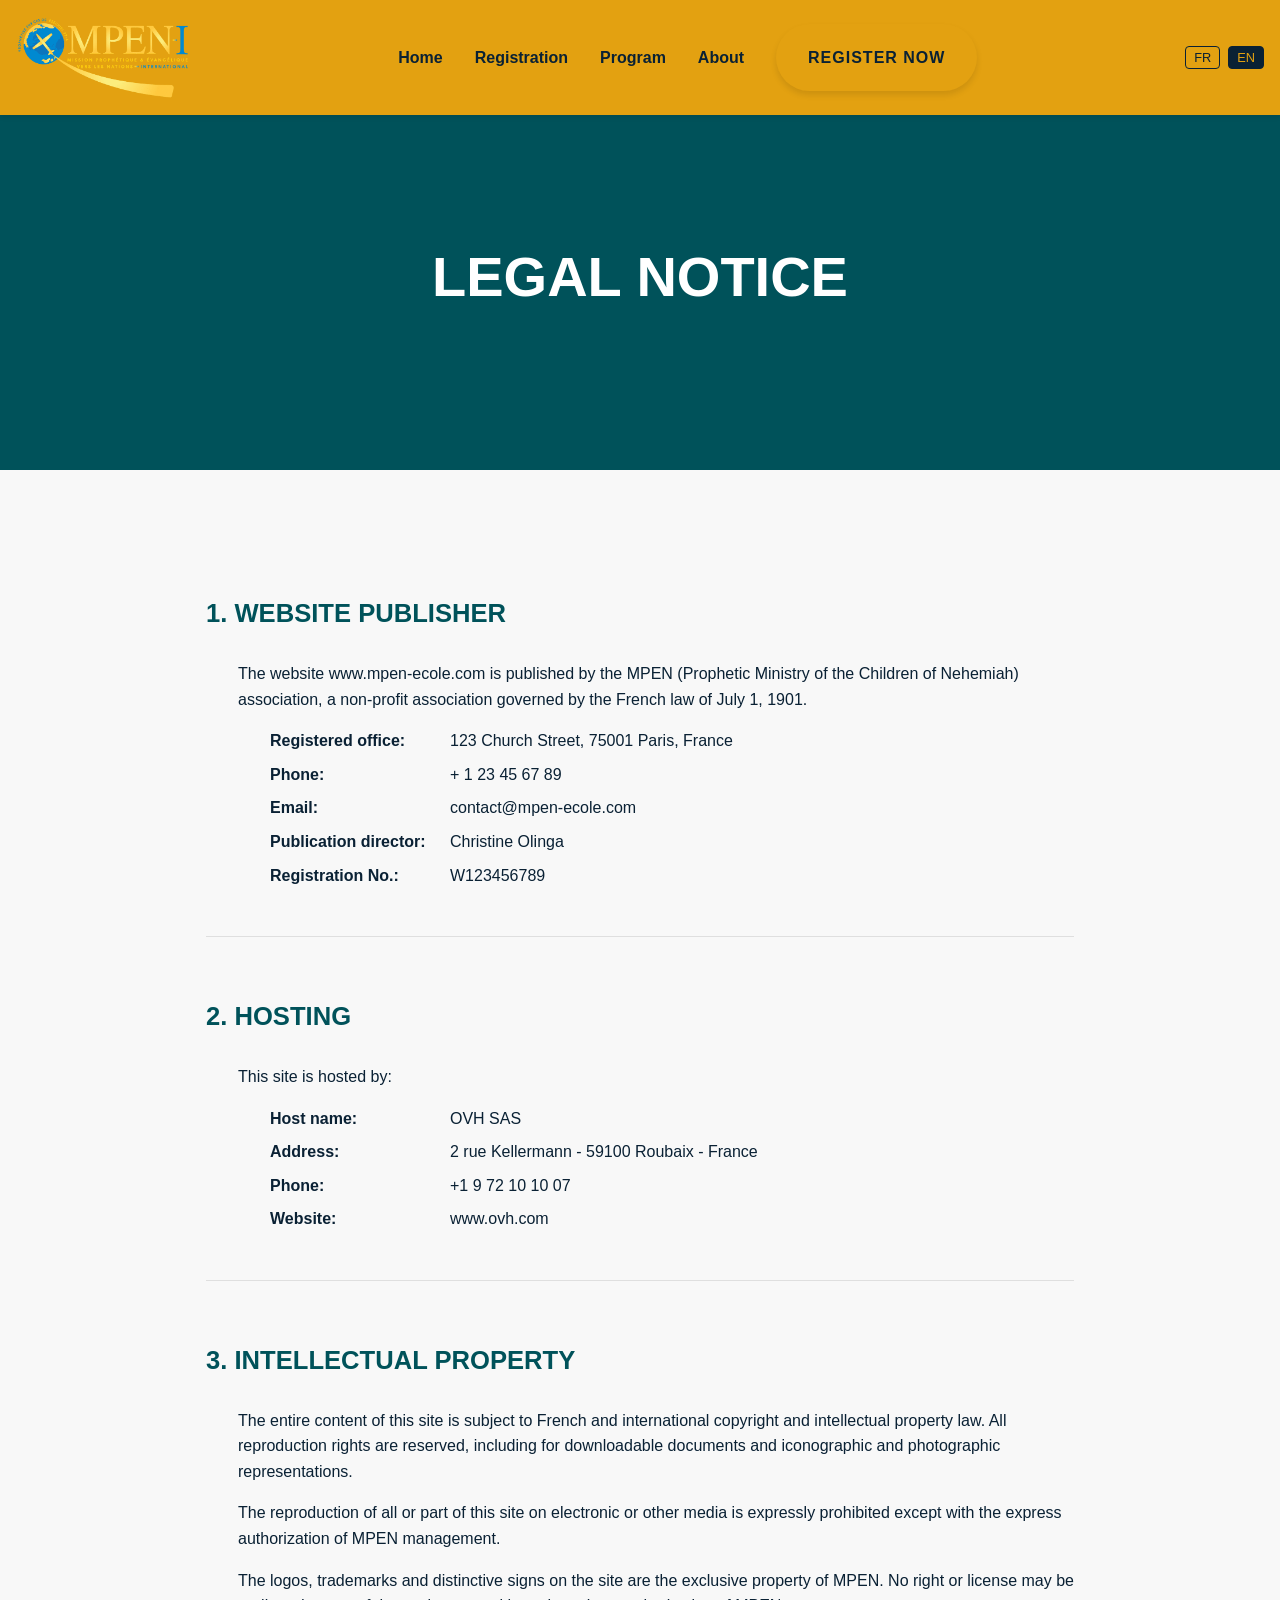
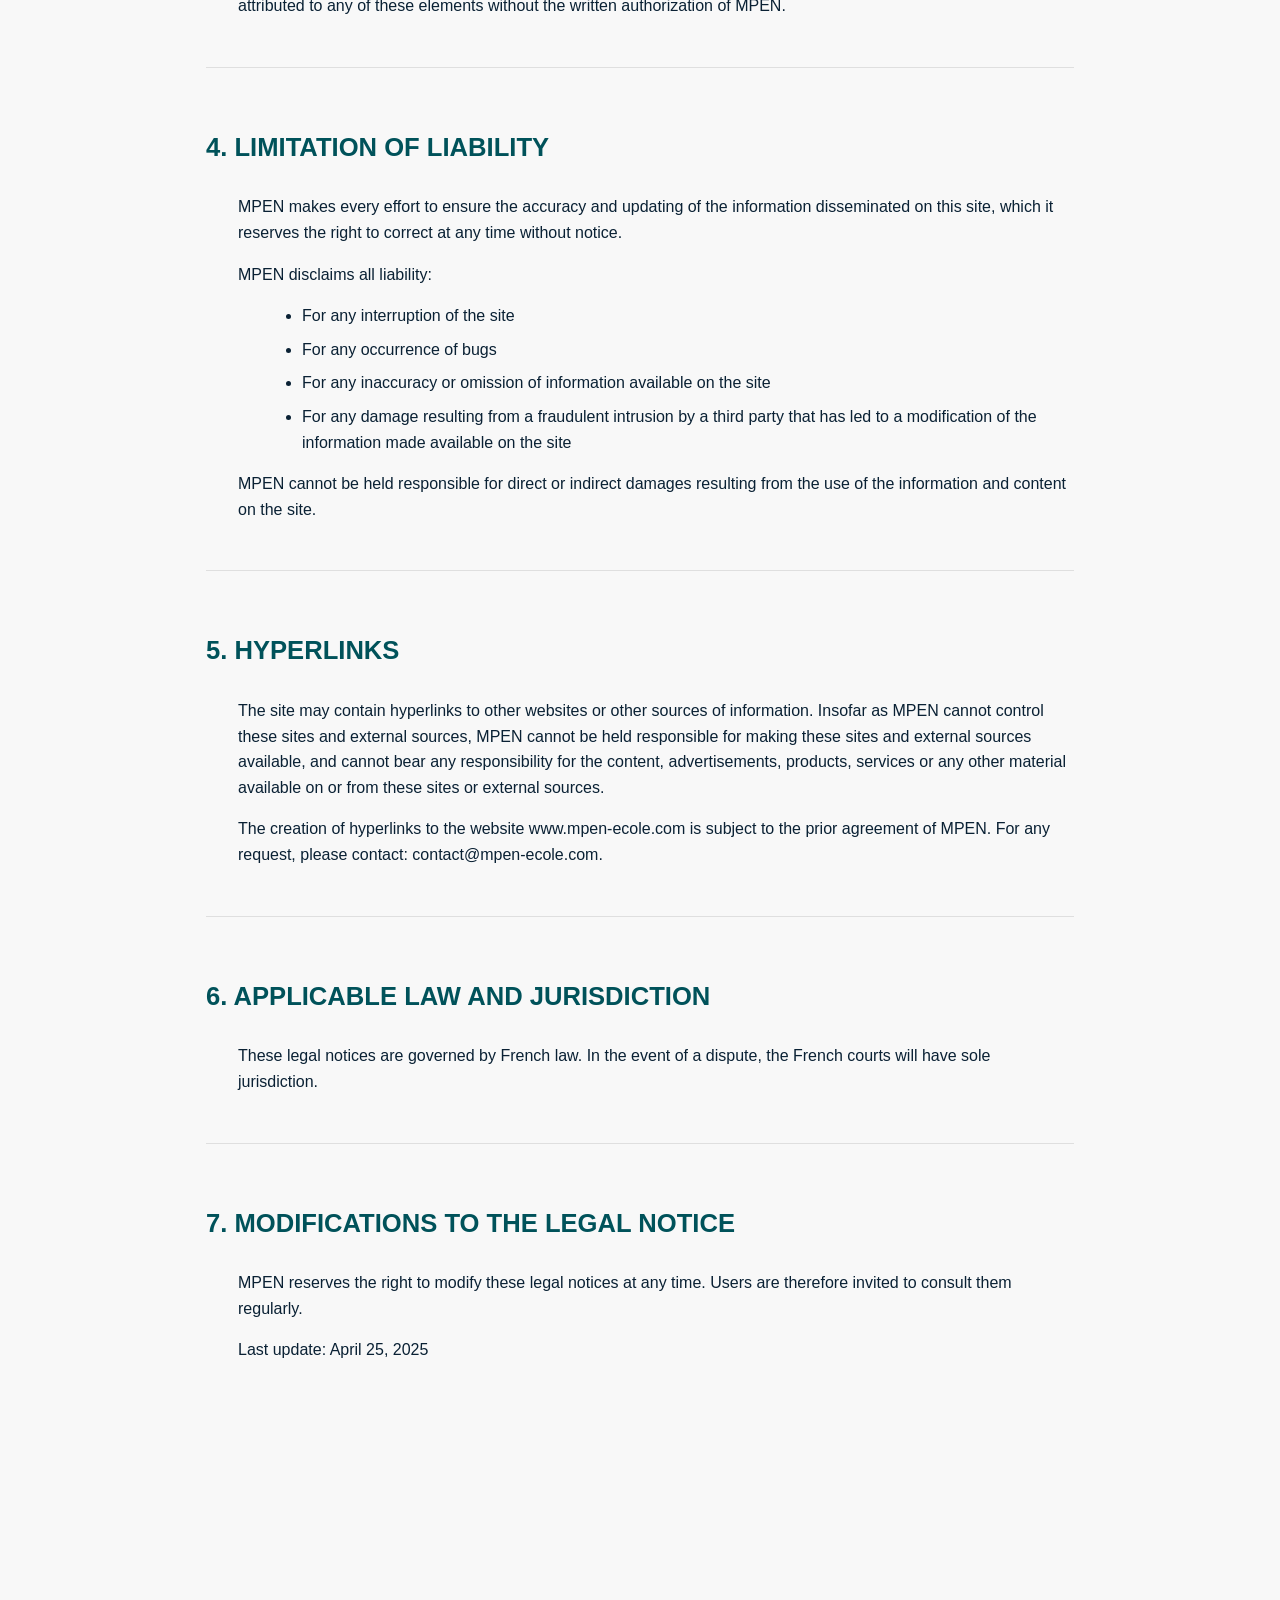
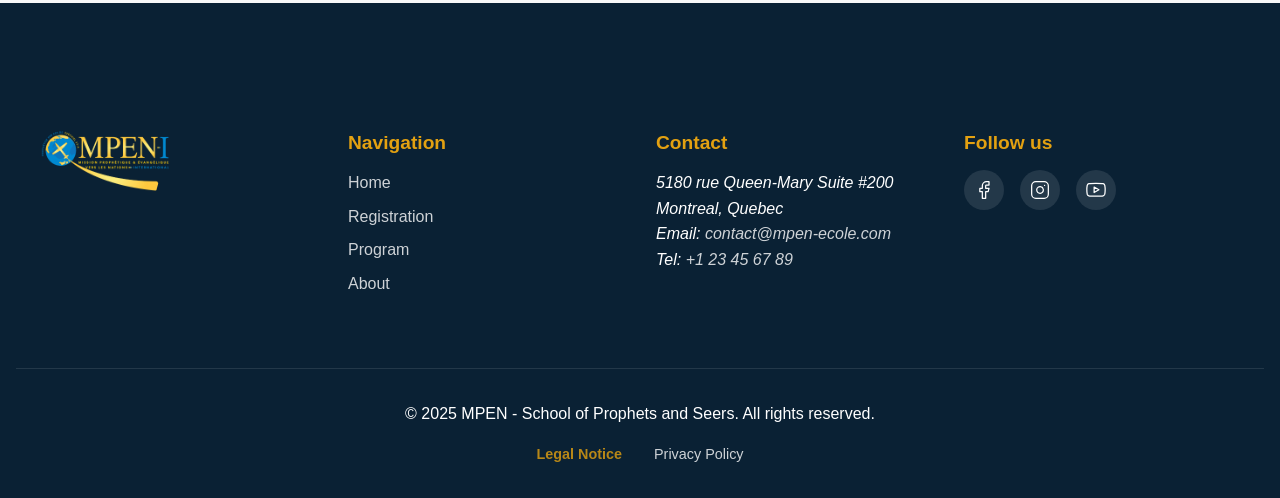
==== mentions-legales.html @ 3cc20249 "mpen first commit" ====
<!DOCTYPE html>
<html lang="fr">
<head>
    <meta charset="UTF-8">
    <meta name="viewport" content="width=device-width, initial-scale=1.0">
    <meta name="description" content="Mentions légales de l'école MPEN des prophètes et voyants fondée par l'Apôtre Christine Olinga" data-translation-key="meta-description-legal">
    <meta name="keywords" content="mentions légales, MPEN, conditions" data-translation-key="meta-keywords-legal">
    
    <!-- Open Graph / Facebook -->
    <meta property="og:type" content="website">
    <meta property="og:url" content="https://www.mpen-ecole.com/mentions-legales.html">
    <meta property="og:title" content="Mentions Légales - MPEN École des Prophètes et Voyants" data-translation-key="og-title-legal">
    <meta property="og:description" content="Informations légales concernant le site MPEN" data-translation-key="og-description-legal">
    <meta property="og:image" content="images/mpen-og-image.jpg">

    <!-- Twitter -->
    <meta property="twitter:card" content="summary_large_image">
    <meta property="twitter:url" content="https://www.mpen-ecole.com/mentions-legales.html">
    <meta property="twitter:title" content="Mentions Légales - MPEN École des Prophètes et Voyants" data-translation-key="twitter-title-legal">
    <meta property="twitter:description" content="Informations légales concernant le site MPEN" data-translation-key="twitter-description-legal">
    <meta property="twitter:image" content="images/mpen-og-image.jpg">
    
    <!-- Content Security Policy -->
    <meta http-equiv="Content-Security-Policy" content="default-src 'self'; script-src 'self'; style-src 'self';">
    
    <title>Mentions Légales - MPEN École des Prophètes et Voyants</title>
    <link rel="stylesheet" href="css/styles.css">
    <link rel="stylesheet" href="css/legal.css">
    <link rel="icon" href="images/favicon.ico" type="image/x-icon">
</head>
<body>
    <!-- Header Section -->
    <header class="site-header">
        <div class="logo-container">
            <a href="index.html">
                <img src="images/mpen-logo.png" alt="MPEN Logo" class="logo">
            </a>
        </div>
        <nav class="main-nav">
            <button class="mobile-menu-toggle" aria-label="Toggle menu visibility">
                <span class="bar"></span>
                <span class="bar"></span>
                <span class="bar"></span>
            </button>
            <ul class="nav-list">
                <li><a href="index.html" data-translation-key="nav-home">Accueil</a></li>
                <li><a href="inscription.html" data-translation-key="nav-registration">Inscription</a></li>
                <li><a href="programme.html" data-translation-key="nav-program">Programme</a></li>
                <li><a href="a-propos.html" data-translation-key="nav-about">À propos</a></li>
                <li class="cta-button"><a href="inscription.html" data-translation-key="nav-register-button">INSCRIVEZ VOUS</a></li>
            </ul>
        </nav>
        <div class="language-switcher">
            <button class="lang-btn active" data-language="fr">FR</button>
            <button class="lang-btn" data-language="en">EN</button>
        </div>
    </header>

    <!-- Page Banner -->
    <section class="page-banner">
        <div class="banner-content">
            <h1 data-translation-key="legal-title">MENTIONS LÉGALES</h1>
        </div>
    </section>

    <!-- Legal Content Section -->
    <section class="legal-content">
        <div class="container">
            <article class="legal-article">
                <h2 data-translation-key="legal-publisher-title">1. ÉDITEUR DU SITE</h2>
                <div class="legal-group">
                    <p data-translation-key="legal-publisher-text">
                        Le site www.mpen-ecole.com est édité par l'association MPEN (Ministère Prophétique des Enfants de Nehemie), association à but non lucratif régie par la loi du 1er juillet 1901.
                    </p>
                    <ul class="legal-details">
                        <li><strong data-translation-key="legal-address-label">Siège social :</strong> <span data-translation-key="legal-address">123 Rue de l'Église, 75001 Paris, France</span></li>
                        <li><strong data-translation-key="legal-phone-label">Téléphone :</strong> <span>+ 1 23 45 67 89</span></li>
                        <li><strong data-translation-key="legal-email-label">Email :</strong> <span>contact@mpen-ecole.com</span></li>
                        <li><strong data-translation-key="legal-director-label">Directeur de la publication :</strong> <span data-translation-key="legal-director">Christine Olinga</span></li>
                        <li><strong data-translation-key="legal-registration-label">N° d'enregistrement :</strong> <span>W123456789</span></li>
                    </ul>
                </div>
            </article>

            <article class="legal-article">
                <h2 data-translation-key="legal-hosting-title">2. HÉBERGEMENT</h2>
                <div class="legal-group">
                    <p data-translation-key="legal-hosting-text">
                        Ce site est hébergé par :
                    </p>
                    <ul class="legal-details">
                        <li><strong data-translation-key="legal-host-name-label">Nom de l'hébergeur :</strong> <span data-translation-key="legal-host-name">OVH SAS</span></li>
                        <li><strong data-translation-key="legal-host-address-label">Adresse :</strong> <span data-translation-key="legal-host-address">2 rue Kellermann - 59100 Roubaix - France</span></li>
                        <li><strong data-translation-key="legal-host-phone-label">Téléphone :</strong> <span>+1 9 72 10 10 07</span></li>
                        <li><strong data-translation-key="legal-host-website-label">Site web :</strong> <span>www.ovh.com</span></li>
                    </ul>
                </div>
            </article>

            <article class="legal-article">
                <h2 data-translation-key="legal-intellectual-title">3. PROPRIÉTÉ INTELLECTUELLE</h2>
                <div class="legal-group">
                    <p data-translation-key="legal-intellectual-text-1">
                        L'ensemble de ce site relève de la législation française et internationale sur le droit d'auteur et la propriété intellectuelle. Tous les droits de reproduction sont réservés, y compris pour les documents téléchargeables et les représentations iconographiques et photographiques.
                    </p>
                    <p data-translation-key="legal-intellectual-text-2">
                        La reproduction de tout ou partie de ce site sur un support électronique ou autre est formellement interdite sauf autorisation expresse de la direction de MPEN.
                    </p>
                    <p data-translation-key="legal-intellectual-text-3">
                        Les logos, marques et signes distinctifs présents sur le site sont la propriété exclusive de MPEN. Aucun droit ou licence ne saurait être attribué sur l'un quelconque de ces éléments sans l'autorisation écrite de MPEN.
                    </p>
                </div>
            </article>

            <article class="legal-article">
                <h2 data-translation-key="legal-disclaimer-title">4. LIMITATION DE RESPONSABILITÉ</h2>
                <div class="legal-group">
                    <p data-translation-key="legal-disclaimer-text-1">
                        MPEN s'efforce d'assurer au mieux de ses possibilités l'exactitude et la mise à jour des informations diffusées sur ce site, dont elle se réserve le droit de corriger, à tout moment et sans préavis, le contenu.
                    </p>
                    <p data-translation-key="legal-disclaimer-text-2">
                        MPEN décline toute responsabilité :
                    </p>
                    <ul class="legal-list">
                        <li data-translation-key="legal-disclaimer-item-1">Pour toute interruption du site</li>
                        <li data-translation-key="legal-disclaimer-item-2">Pour toute survenance de bugs</li>
                        <li data-translation-key="legal-disclaimer-item-3">Pour toute inexactitude ou omission portant sur des informations disponibles sur le site</li>
                        <li data-translation-key="legal-disclaimer-item-4">Pour tous dommages résultant d'une intrusion frauduleuse d'un tiers ayant entraîné une modification des informations mises à la disposition sur le site</li>
                    </ul>
                    <p data-translation-key="legal-disclaimer-text-3">
                        MPEN ne pourra être tenue responsable des dommages directs ou indirects résultant de l'utilisation des informations et contenus présents sur le site.
                    </p>
                </div>
            </article>

            <article class="legal-article">
                <h2 data-translation-key="legal-links-title">5. LIENS HYPERTEXTES</h2>
                <div class="legal-group">
                    <p data-translation-key="legal-links-text-1">
                        Le site peut contenir des liens hypertextes vers d'autres sites internet ou d'autres sources d'informations. Dans la mesure où MPEN ne peut contrôler ces sites et ces sources externes, MPEN ne peut être tenue pour responsable de la mise à disposition de ces sites et sources externes, et ne peut supporter aucune responsabilité quant au contenu, publicités, produits, services ou tout autre matériel disponible sur ou à partir de ces sites ou sources externes.
                    </p>
                    <p data-translation-key="legal-links-text-2">
                        La création de liens hypertextes vers le site www.mpen-ecole.com est soumise à l'accord préalable de MPEN. Pour toute demande, veuillez contacter : contact@mpen-ecole.com.
                    </p>
                </div>
            </article>

            <article class="legal-article">
                <h2 data-translation-key="legal-applicable-law-title">6. DROIT APPLICABLE ET JURIDICTION COMPÉTENTE</h2>
                <div class="legal-group">
                    <p data-translation-key="legal-applicable-law-text">
                        Les présentes mentions légales sont régies par le droit français. En cas de litige, les tribunaux français seront seuls compétents.
                    </p>
                </div>
            </article>

            <article class="legal-article">
                <h2 data-translation-key="legal-modification-title">7. MODIFICATIONS DES MENTIONS LÉGALES</h2>
                <div class="legal-group">
                    <p data-translation-key="legal-modification-text">
                        MPEN se réserve le droit de modifier les présentes mentions légales à tout moment. L'utilisateur est donc invité à les consulter régulièrement.
                    </p>
                    <p data-translation-key="legal-last-update">Dernière mise à jour : 25 avril 2025</p>
                </div>
            </article>
        </div>
    </section>

    <!-- Footer -->
    <footer class="site-footer">
        <div class="footer-content">
            <div class="footer-logo">
                <img src="images/mpen-logo.png" alt="MPEN Logo" class="footer-logo-img">
            </div>
            <div class="footer-links">
                <h3 data-translation-key="footer-nav-title">Navigation</h3>
                <ul>
                    <li><a href="index.html" data-translation-key="footer-home">Accueil</a></li>
                    <li><a href="inscription.html" data-translation-key="footer-registration">Inscription</a></li>
                    <li><a href="programme.html" data-translation-key="footer-program">Programme</a></li>
                    <li><a href="a-propos.html" data-translation-key="footer-about">À propos</a></li>
                </ul>
            </div>
            <div class="footer-contact">
                <h3 data-translation-key="footer-contact-title">Contact</h3>
                <address>
                    <p data-translation-key="footer-address">5180 rue Queen-Mary Suite #200 Montreal, Quebec</p>
                    <p>Email: <a href="mailto:contact@mpen-ecole.com">contact@mpen-ecole.com</a></p>
                    <p>Tel: <a href="tel:123456789">+1 23 45 67 89</a></p>
                </address>
            </div>
            <div class="footer-social">
                <h3 data-translation-key="footer-social-title">Suivez-nous</h3>
                <div class="social-icons">
                    <a href="https://facebook.com/mpen" aria-label="Facebook" class="social-icon">
                        <img src="images/icons/facebook.svg" alt="Facebook icon">
                    </a>
                    <a href="https://instagram.com/mpen" aria-label="Instagram" class="social-icon">
                        <img src="images/icons/instagram.svg" alt="Instagram icon">
                    </a>
                    <a href="https://youtube.com/mpen" aria-label="YouTube" class="social-icon">
                        <img src="images/icons/youtube.svg" alt="YouTube icon">
                    </a>
                </div>
            </div>
        </div>
        <div class="footer-bottom">
            <p data-translation-key="footer-copyright">&copy; 2025 MPEN - École des Prophètes et Voyants. Tous droits réservés.</p>
            <div class="footer-legal">
                <a href="mentions-legales.html" class="active" data-translation-key="footer-legal">Mentions légales</a>
                <a href="politique-confidentialite.html" data-translation-key="footer-privacy">Politique de confidentialité</a>
            </div>
        </div>
    </footer>

    <!-- Scripts -->
    <script src="js/navigation.js"></script>
    <script src="js/translations.js"></script>
</body>
</html>
---- css/styles.css ----
/* 
* MPEN - École des Prophètes et Voyants
* Main Stylesheet
* 
* This stylesheet follows a mobile-first approach with responsive design.
* Organization follows the same order as the HTML elements appear in the document.
*/

/* === Base Styles & Variables === */
:root {
    /* Color Palette */
    --primary-color: #e3a111;        /* Gold/Yellow */
    --secondary-color: #00525a;      /* Dark Teal */
    --accent-color: #8c5e2a;         /* Brown (for accents) */
    --text-light: #ffffff;           /* White text */
    --text-dark: #0a2134;            /* Dark blue/black text */
    --bg-light: #f8f8f8;             /* Light background */
    --bg-dark: #0a2134;              /* Dark background */
    
    /* Typography */
    --font-heading: 'Montserrat', sans-serif;
    --font-body: 'Open Sans', sans-serif;
    
    /* Spacing */
    --spacing-xs: 0.5rem;
    --spacing-sm: 1rem;
    --spacing-md: 2rem;
    --spacing-lg: 4rem;
    --spacing-xl: 8rem;
    
    /* Other */
    --border-radius: 4px;
    --box-shadow: 0 4px 6px rgba(0, 0, 0, 0.1);
    --transition: all 0.3s ease;
}

/* Typography Imports */
@import url('https://fonts.googleapis.com/css2?family=Montserrat:wght@400;600;700;800&family=Open+Sans:wght@400;600&display=swap');

/* Reset & Base Styles */
* {
    margin: 0;
    padding: 0;
    box-sizing: border-box;
}

html {
    font-size: 16px;
    scroll-behavior: smooth;
}

body {
    font-family: var(--font-body);
    color: var(--text-dark);
    line-height: 1.6;
    overflow-x: hidden;
    background-color: var(--bg-light);
}

h1, h2, h3, h4, h5, h6 {
    font-family: var(--font-heading);
    font-weight: 700;
    line-height: 1.2;
    margin-bottom: var(--spacing-sm);
}

a {
    text-decoration: none;
    color: inherit;
    transition: var(--transition);
}

img {
    max-width: 100%;
    height: auto;
    display: block;
}

button {
    cursor: pointer;
    font-family: var(--font-body);
    transition: var(--transition);
}

ul {
    list-style: none;
}

section {
    padding: var(--spacing-lg) var(--spacing-sm);
}

.section-title {
    text-align: center;
    font-size: 2rem;
    margin-bottom: var(--spacing-lg);
    color: var(--secondary-color);
    text-transform: uppercase;
}

/* === Utility Classes === */
.container {
    width: 100%;
    max-width: 1200px;
    margin: 0 auto;
    padding: 0 var(--spacing-sm);
}

.cta-button {
    display: inline-block;
    padding: 0.8rem 2rem;
    background-color: var(--primary-color);
    color: var(--text-dark);
    font-weight: 700;
    border-radius: 50px;
    border: none;
    text-transform: uppercase;
    letter-spacing: 1px;
    box-shadow: var(--box-shadow);
    transition: var(--transition);
}

.cta-button:hover,
.cta-button:focus {
    background-color: #c18700;
    transform: translateY(-2px);
    box-shadow: 0 6px 10px rgba(0, 0, 0, 0.15);
}

.cta-button.large {
    padding: 1rem 3rem;
    font-size: 1.1rem;
}

/* === Header & Navigation === */
.site-header {
    background-color: var(--primary-color);
    padding: var(--spacing-sm);
    position: sticky;
    top: 0;
    z-index: 100;
    box-shadow: 0 2px 5px rgba(0, 0, 0, 0.1);
    display: flex;
    justify-content: space-between;
    align-items: center;
}

.logo {
    height: 80px;
    width: auto;
}

.main-nav {
    display: flex;
    align-items: center;
}

.nav-list {
    display: none; /* Hidden on mobile by default */
}

.mobile-menu-toggle {
    display: block;
    background: none;
    border: none;
    width: 30px;
    height: 20px;
    position: relative;
    z-index: 200;
}

.mobile-menu-toggle .bar {
    display: block;
    width: 100%;
    height: 3px;
    background-color: var(--text-dark);
    margin: 5px 0;
    transition: var(--transition);
}

/* Mobile menu active state */
.mobile-menu-toggle.active .bar:nth-child(1) {
    transform: rotate(45deg) translate(5px, 5px);
}

.mobile-menu-toggle.active .bar:nth-child(2) {
    opacity: 0;
}

.mobile-menu-toggle.active .bar:nth-child(3) {
    transform: rotate(-45deg) translate(5px, -5px);
}

.nav-list.active {
    display: flex;
    flex-direction: column;
    position: absolute;
    top: 70px;
    left: 0;
    right: 0;
    background-color: var(--primary-color);
    padding: var(--spacing-md);
    box-shadow: 0 5px 5px rgba(0, 0, 0, 0.1);
}

.nav-list li {
    margin: var(--spacing-xs) 0;
}

.nav-list a {
    color: var(--text-dark);
    font-weight: 600;
    padding: var(--spacing-xs) 0;
    display: block;
}

.nav-list a:hover,
.nav-list a:focus {
    color: var(--secondary-color);
}

.language-switcher {
    display: flex;
    gap: 0.5rem;
}

.lang-btn {
    background: none;
    border: 1px solid var(--text-dark);
    border-radius: var(--border-radius);
    padding: 0.2rem 0.5rem;
    font-size: 0.8rem;
    color: var(--text-dark);
}

.lang-btn.active {
    background-color: var(--text-dark);
    color: var(--primary-color);
}


/* === Hero Section === */
.hero {
    position: relative;
    color: var(--text-light);
    padding: var(--spacing-lg) 0;
    overflow: hidden;
    background-color: var(--secondary-color); /* Base color */
}

.hero::after {
    content: "";
    position: absolute;
    top: 0;
    right: 0;
    width: 55%; /* Increased width to move line leftward */
    height: 100%;
    background-color: #006d78; /* Slightly lighter teal color */
    z-index: 0;
    transform: skewX(-15deg) translateX(10%); /* Adjusted to move line to the middle */
}

.hero-content {
    display: flex;
    flex-direction: column;
    align-items: center;
    max-width: 1200px;
    margin: 0 auto;
    padding: 0 var(--spacing-sm);
    position: relative;
    z-index: 1; /* Places content above the background elements */
}

.hero-text {
    text-align: center;
    margin-bottom: var(--spacing-lg);
}

.hero h1 {
    font-size: 2.5rem;
    margin-bottom: var(--spacing-md);
    text-transform: uppercase;
    line-height: 1.1;
}

.hero-subtitle {
    font-size: 1.2rem;
    margin-bottom: var(--spacing-md);
    max-width: 600px;
    margin-left: auto;
    margin-right: auto;
}

.hero-image {
    position: relative;
    width: 100%;
    max-width: 500px;
    margin: 0 auto;
}

.featured-image {
    border-radius: 10px;
    box-shadow: var(--box-shadow);
}

.apostle-info {
    position: absolute;
    bottom: 20px;
    right: 0;
    background-color: rgba(255, 255, 255, 0.9);
    padding: var(--spacing-sm);
    border-radius: var(--border-radius);
    color: var(--text-dark);
    text-align: right;
}

.apostle-info p {
    margin-bottom: 0;
    font-style: italic;
}

.apostle-info h2 {
    margin-bottom: 0;
    font-size: 1.5rem;
    color: var(--accent-color);
}

/* Responsive design adjustments */
@media (min-width: 992px) {
    .hero-content {
        flex-direction: row;
        justify-content: space-between;
        align-items: center;
        padding: 0 var(--spacing-md);
    }
    
    .hero-text {
        text-align: left;
        flex: 1.2; /* Reduce the space taken by the text */
        margin-right: var(--spacing-lg);
        margin-bottom: 0;
        max-width: 45%; /* Limit the width of the text section */
    }
    
    .hero-image {
        flex: 0.8; /* Give less space to the image section */
        transform: translateX(30px); /* Move image to the right */
        margin-right: 0; /* Remove right margin */
    }
}

/* For even larger screens */
@media (min-width: 1200px) {
    .hero-image {
        transform: translateX(180px); /* Move image more to the right on larger screens */
    }
}


/* === Program Overview Section === */
.program-overview {
    background-color: var(--bg-light);
    padding: var(--spacing-xl) var(--spacing-sm);
}

.program-content {
    display: flex;
    flex-direction: column;
    align-items: center;
    gap: var(--spacing-lg);
    max-width: 1200px;
    margin: 0 auto;
}

.program-description {
    text-align: center;
    font-size: 1.2rem;
    max-width: 800px;
    margin: 0 auto;
}

.program-image {
    width: 100%;
    max-width: 600px;
}

.program-img {
    border-radius: 10px;
    box-shadow: var(--box-shadow);
}

/* === Benefits Section === */
.benefits {
    background-color: var(--bg-light);
    padding: var(--spacing-xl) var(--spacing-sm);
}

.benefits-grid {
    display: grid;
    grid-template-columns: 1fr;
    gap: var(--spacing-md);
    max-width: 1200px;
    margin: 0 auto;
}

.benefit-card {
    background-color: #fff;
    padding: var(--spacing-md);
    border-radius: var(--border-radius);
    box-shadow: var(--box-shadow);
    text-align: center;
    transition: var(--transition);
}

.benefit-card:hover {
    transform: translateY(-5px);
    box-shadow: 0 8px 15px rgba(0, 0, 0, 0.1);
}

.benefit-icon {
    width: 80px;
    height: 80px;
    margin: 0 auto var(--spacing-sm);
    display: flex;
    align-items: center;
    justify-content: center;
}

.benefit-card h3 {
    color: var(--secondary-color);
    margin-bottom: var(--spacing-sm);
}

/* === Testimonials Section === */
.testimonials {
    background-color: var(--secondary-color);
    color: var(--text-light);
    padding: var(--spacing-xl) var(--spacing-sm);
}

.testimonials .section-title {
    color: var(--text-light);
}

.testimonial-slider {
    max-width: 800px;
    margin: 0 auto;
    position: relative;
    overflow: hidden;
}

.testimonial-card {
    background-color: rgba(255, 255, 255, 0.1);
    padding: var(--spacing-md);
    border-radius: var(--border-radius);
    margin-bottom: var(--spacing-md);
}

.testimonial-content {
    font-style: italic;
    margin-bottom: var(--spacing-sm);
    font-size: 1.1rem;
}

.testimonial-author h3 {
    margin-bottom: 0;
    color: var(--primary-color);
}

.testimonial-controls {
    display: flex;
    justify-content: center;
    gap: var(--spacing-sm);
    margin-top: var(--spacing-md);
}

.prev-button,
.next-button {
    width: 40px;
    height: 40px;
    border-radius: 50%;
    background-color: var(--primary-color);
    border: none;
    position: relative;
}

.prev-button::before,
.next-button::before {
    content: '';
    position: absolute;
    width: 10px;
    height: 10px;
    border-top: 2px solid var(--text-dark);
    border-right: 2px solid var(--text-dark);
    top: 50%;
    left: 50%;
}

.prev-button::before {
    transform: translate(-30%, -50%) rotate(-135deg);
}

.next-button::before {
    transform: translate(-70%, -50%) rotate(45deg);
}

/* === Page Banner === */
.page-banner {
    background-color: var(--secondary-color);
    color: var(--text-light);
    padding: var(--spacing-xl) var(--spacing-sm);
    text-align: center;
}

.banner-content {
    max-width: 800px;
    margin: 0 auto;
}

.page-banner h1 {
    font-size: 2.5rem;
    margin-bottom: var(--spacing-md);
    text-transform: uppercase;
}

.page-banner p {
    font-size: 1.2rem;
    max-width: 600px;
    margin: 0 auto;
}

@media (min-width: 768px) {
    .page-banner h1 {
        font-size: 3.5rem;
    }
}

/* === CTA Section === */
.cta-section {
    background-color: var(--accent-color);
    color: var(--text-light);
    padding: var(--spacing-xl) var(--spacing-sm);
    text-align: center;
}

.cta-content {
    max-width: 800px;
    margin: 0 auto;
}

.cta-content h2 {
    font-size: 2rem;
    margin-bottom: var(--spacing-md);
}

.cta-content p {
    font-size: 1.2rem;
    margin-bottom: var(--spacing-md);
}

.cta-section .cta-button {
    background-color: var(--primary-color);
    color: var(--text-dark);
}

/* === Footer === */
.site-footer {
    background-color: var(--bg-dark);
    color: var(--text-light);
    padding: var(--spacing-xl) var(--spacing-sm) var(--spacing-md);
}

.footer-content {
    display: grid;
    grid-template-columns: 1fr;
    gap: var(--spacing-md);
    max-width: 1200px;
    margin: 0 auto;
}

.footer-logo-img {
    height: 60px;
    margin-bottom: var(--spacing-md);
}

.footer-links h3,
.footer-contact h3,
.footer-social h3 {
    font-size: 1.2rem;
    margin-bottom: var(--spacing-sm);
    color: var(--primary-color);
}

.footer-links ul li {
    margin-bottom: var(--spacing-xs);
}

.footer-links a,
.footer-contact a {
    color: var(--text-light);
    opacity: 0.8;
}

.footer-links a:hover,
.footer-contact a:hover {
    opacity: 1;
    color: var(--primary-color);
}

.social-icons {
    display: flex;
    gap: var(--spacing-sm);
}

.social-icon {
    display: flex;
    align-items: center;
    justify-content: center;
    width: 40px;
    height: 40px;
    background-color: rgba(255, 255, 255, 0.1);
    border-radius: 50%;
    transition: var(--transition);
}

.social-icon:hover {
    background-color: var(--primary-color);
}

.social-icon img {
    width: 20px;
    height: 20px;
}

.footer-bottom {
    border-top: 1px solid rgba(255, 255, 255, 0.1);
    margin-top: var(--spacing-lg);
    padding-top: var(--spacing-md);
    text-align: center;
}

.footer-legal {
    margin-top: var(--spacing-sm);
    display: flex;
    justify-content: center;
    gap: var(--spacing-md);
}

.footer-legal a {
    color: var(--text-light);
    opacity: 0.8;
    font-size: 0.9rem;
}

.footer-legal a:hover {
    opacity: 1;
    color: var(--primary-color);
}

/* === Responsive Breakpoints === */
@media (min-width: 576px) {
    section {
        padding: var(--spacing-lg) var(--spacing-md);
    }
    
    .hero h1 {
        font-size: 3rem;
    }
}

@media (min-width: 768px) {
    section {
        padding: var(--spacing-xl) var(--spacing-lg);
    }
    
    .benefits-grid {
        grid-template-columns: repeat(2, 1fr);
    }
    
    .footer-content {
        grid-template-columns: repeat(2, 1fr);
    }
    
    .program-content {
        flex-direction: row;
    }
    
    .program-description,
    .program-image {
        flex: 1;
    }
}

@media (min-width: 992px) {
    .mobile-menu-toggle {
        display: none;
    }
    
    .nav-list {
        display: flex;
        align-items: center;
        gap: var(--spacing-md);
    }
    
    .hero-content {
        flex-direction: row;
        justify-content: space-between;
        align-items: center;
    }
    
    .hero-text {
        text-align: left;
        flex: 1;
        margin-right: var(--spacing-lg);
        margin-bottom: 0;
    }
    
    .hero-image {
        flex: 1;
    }
    
    .benefits-grid {
        grid-template-columns: repeat(3, 1fr);
    }
    
    .footer-content {
        grid-template-columns: repeat(4, 1fr); 
    }
}
---- css/legal.css ----
/* 
* MPEN - École des Prophètes et Voyants
* Legal Pages Styles
* 
* This stylesheet contains styles specific to the legal pages (mentions légales and politique de confidentialité).
* It should be included after the main styles.css file.
*/

/* === Legal Content Section === */
.legal-content {
    padding: var(--spacing-xl) var(--spacing-sm);
    background-color: var(--bg-light);
}

.container {
    max-width: 900px;
    margin: 0 auto;
}

.privacy-intro {
    margin-bottom: var(--spacing-lg);
    border-bottom: 1px solid rgba(0, 0, 0, 0.1);
    padding-bottom: var(--spacing-md);
}

.privacy-intro p {
    font-size: 1.1rem;
    margin-bottom: var(--spacing-sm);
}

.legal-article {
    margin-bottom: var(--spacing-lg);
    border-bottom: 1px solid rgba(0, 0, 0, 0.1);
    padding-bottom: var(--spacing-md);
}

.legal-article:last-child {
    border-bottom: none;
}

.legal-article h2 {
    color: var(--secondary-color);
    font-size: 1.4rem;
    margin-bottom: var(--spacing-md);
}

.legal-group {
    padding-left: var(--spacing-sm);
}

.legal-group p {
    margin-bottom: var(--spacing-sm);
    line-height: 1.6;
}

.legal-details {
    margin: var(--spacing-sm) 0;
    padding-left: var(--spacing-md);
}

.legal-details li {
    margin-bottom: var(--spacing-xs);
    display: flex;
    flex-wrap: wrap;
}

.legal-details strong {
    min-width: 180px;
    display: inline-block;
    color: var(--text-dark);
}

.legal-list {
    list-style: disc;
    margin: var(--spacing-sm) 0;
    padding-left: var(--spacing-lg);
}

.legal-list li {
    margin-bottom: var(--spacing-xs);
    line-height: 1.6;
}

.footer-legal a.active {
    color: var(--primary-color);
    font-weight: bold;
}

/* === Responsive Breakpoints === */
@media (min-width: 768px) {
    .legal-content {
        padding: var(--spacing-xl) var(--spacing-lg);
    }
    
    .legal-article h2 {
        font-size: 1.6rem;
    }
    
    .legal-group {
        padding-left: var(--spacing-md);
    }
}

@media (min-width: 992px) {
    .legal-content {
        padding: var(--spacing-xl) var(--spacing-xl);
    }
}
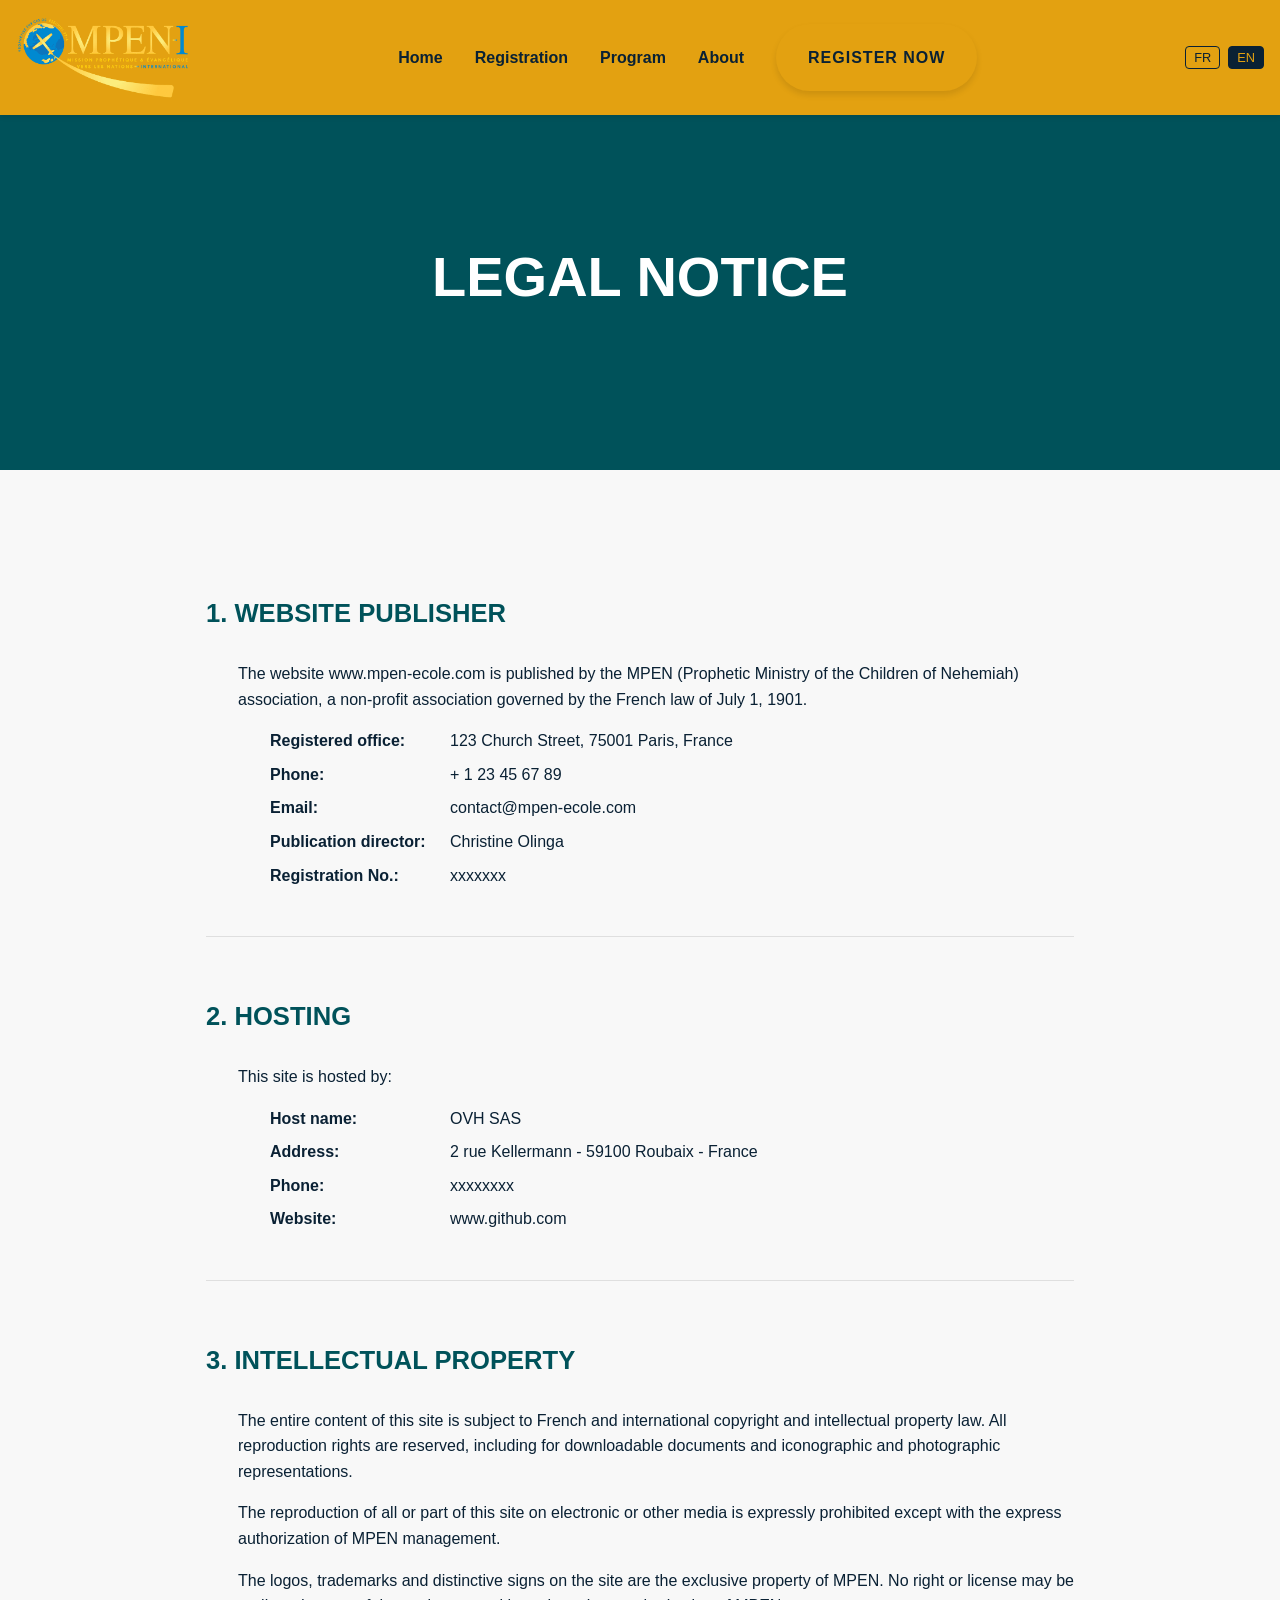
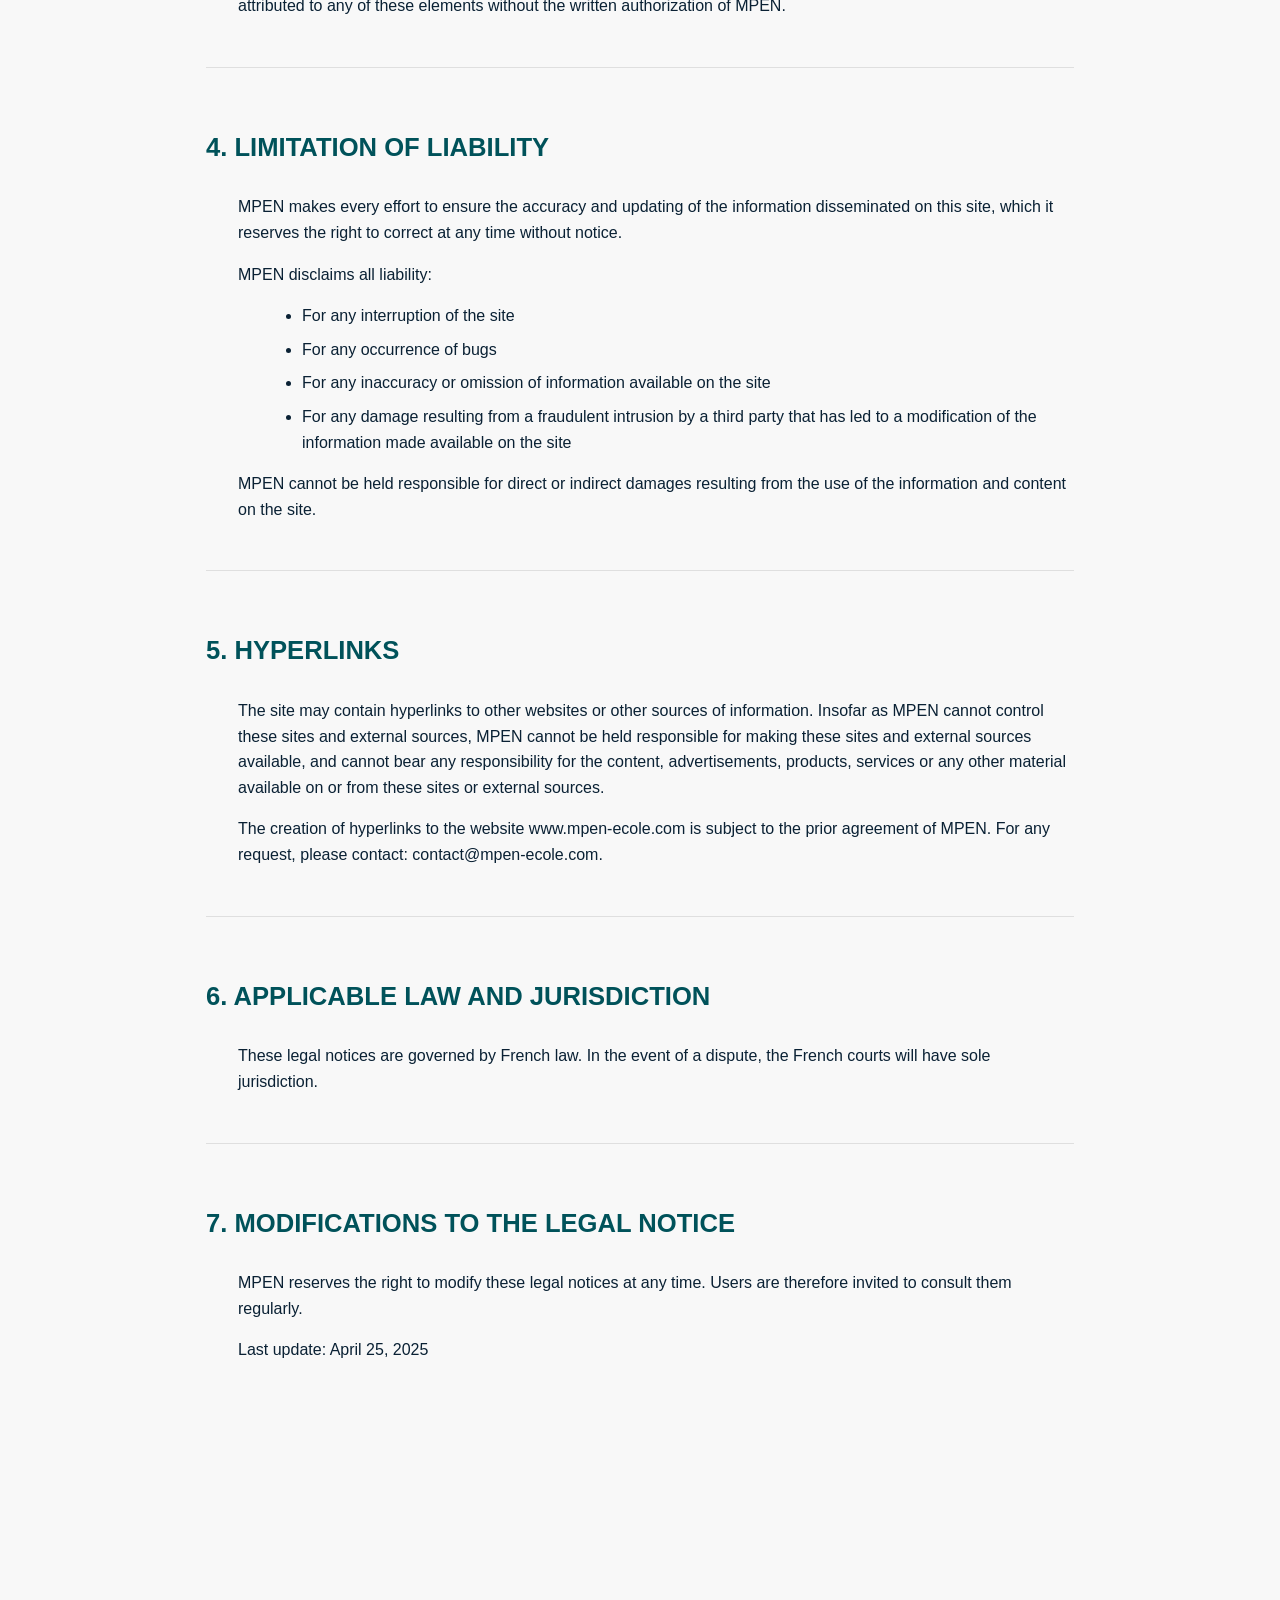
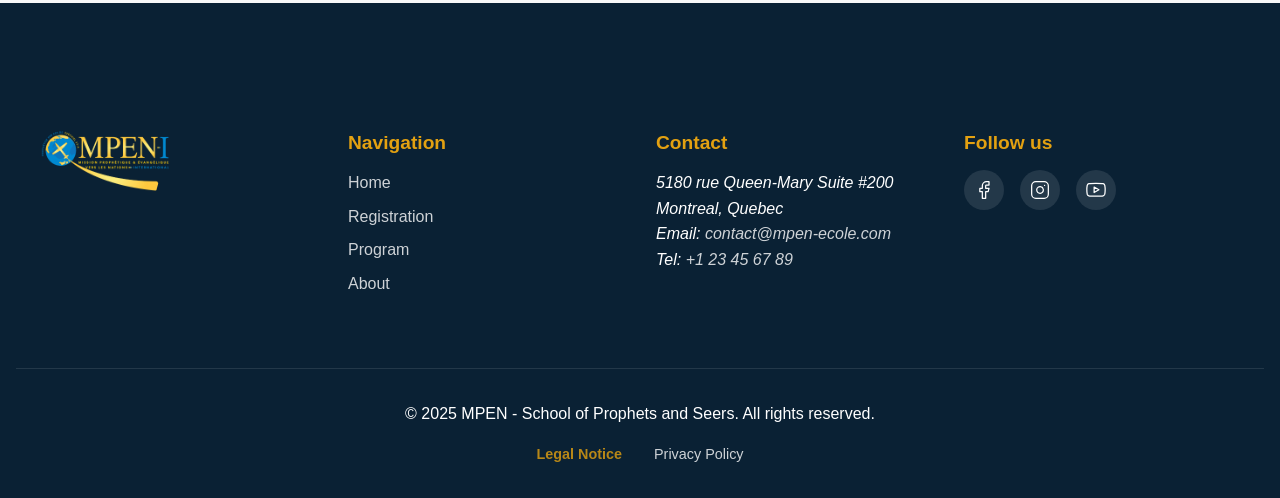
==== commit 627019b9: "Update mentions-legales.html" ====
--- a/mentions-legales.html
+++ b/mentions-legales.html
@@ -70,14 +70,14 @@
                 <h2 data-translation-key="legal-publisher-title">1. ÉDITEUR DU SITE</h2>
                 <div class="legal-group">
                     <p data-translation-key="legal-publisher-text">
-                        Le site www.mpen-ecole.com est édité par l'association MPEN (Ministère Prophétique des Enfants de Nehemie), association à but non lucratif régie par la loi du 1er juillet 1901.
+                        Le site www.mpen-ecole.com est édité par l'association MPEN (Mission Prophétique & évangélique vers les Nations), association à but non lucratif régie par la loi du 1er juillet 1901.
                     </p>
                     <ul class="legal-details">
-                        <li><strong data-translation-key="legal-address-label">Siège social :</strong> <span data-translation-key="legal-address">123 Rue de l'Église, 75001 Paris, France</span></li>
+                        <li><strong data-translation-key="legal-address-label">Siège social :</strong> <span data-translation-key="legal-address">5180 rue Queen-Mary Suite #200 Montreal, Quebec</span></li>
                         <li><strong data-translation-key="legal-phone-label">Téléphone :</strong> <span>+ 1 23 45 67 89</span></li>
                         <li><strong data-translation-key="legal-email-label">Email :</strong> <span>contact@mpen-ecole.com</span></li>
                         <li><strong data-translation-key="legal-director-label">Directeur de la publication :</strong> <span data-translation-key="legal-director">Christine Olinga</span></li>
-                        <li><strong data-translation-key="legal-registration-label">N° d'enregistrement :</strong> <span>W123456789</span></li>
+                        <li><strong data-translation-key="legal-registration-label">N° d'enregistrement :</strong> <span>xxxxxxx</span></li>
                     </ul>
                 </div>
             </article>
@@ -89,10 +89,10 @@
                         Ce site est hébergé par :
                     </p>
                     <ul class="legal-details">
-                        <li><strong data-translation-key="legal-host-name-label">Nom de l'hébergeur :</strong> <span data-translation-key="legal-host-name">OVH SAS</span></li>
-                        <li><strong data-translation-key="legal-host-address-label">Adresse :</strong> <span data-translation-key="legal-host-address">2 rue Kellermann - 59100 Roubaix - France</span></li>
-                        <li><strong data-translation-key="legal-host-phone-label">Téléphone :</strong> <span>+1 9 72 10 10 07</span></li>
-                        <li><strong data-translation-key="legal-host-website-label">Site web :</strong> <span>www.ovh.com</span></li>
+                        <li><strong data-translation-key="legal-host-name-label">Nom de l'hébergeur :</strong> <span data-translation-key="legal-host-name">Github Pages</span></li>
+                        <li><strong data-translation-key="legal-host-address-label">Adresse :</strong> <span data-translation-key="legal-host-address">xxxxx</span></li>
+                        <li><strong data-translation-key="legal-host-phone-label">Téléphone :</strong> <span>xxxxxxxx</span></li>
+                        <li><strong data-translation-key="legal-host-website-label">Site web :</strong> <span>www.github.com</span></li>
                     </ul>
                 </div>
             </article>
@@ -217,4 +217,4 @@
     <script src="js/navigation.js"></script>
     <script src="js/translations.js"></script>
 </body>
-</html>+</html>
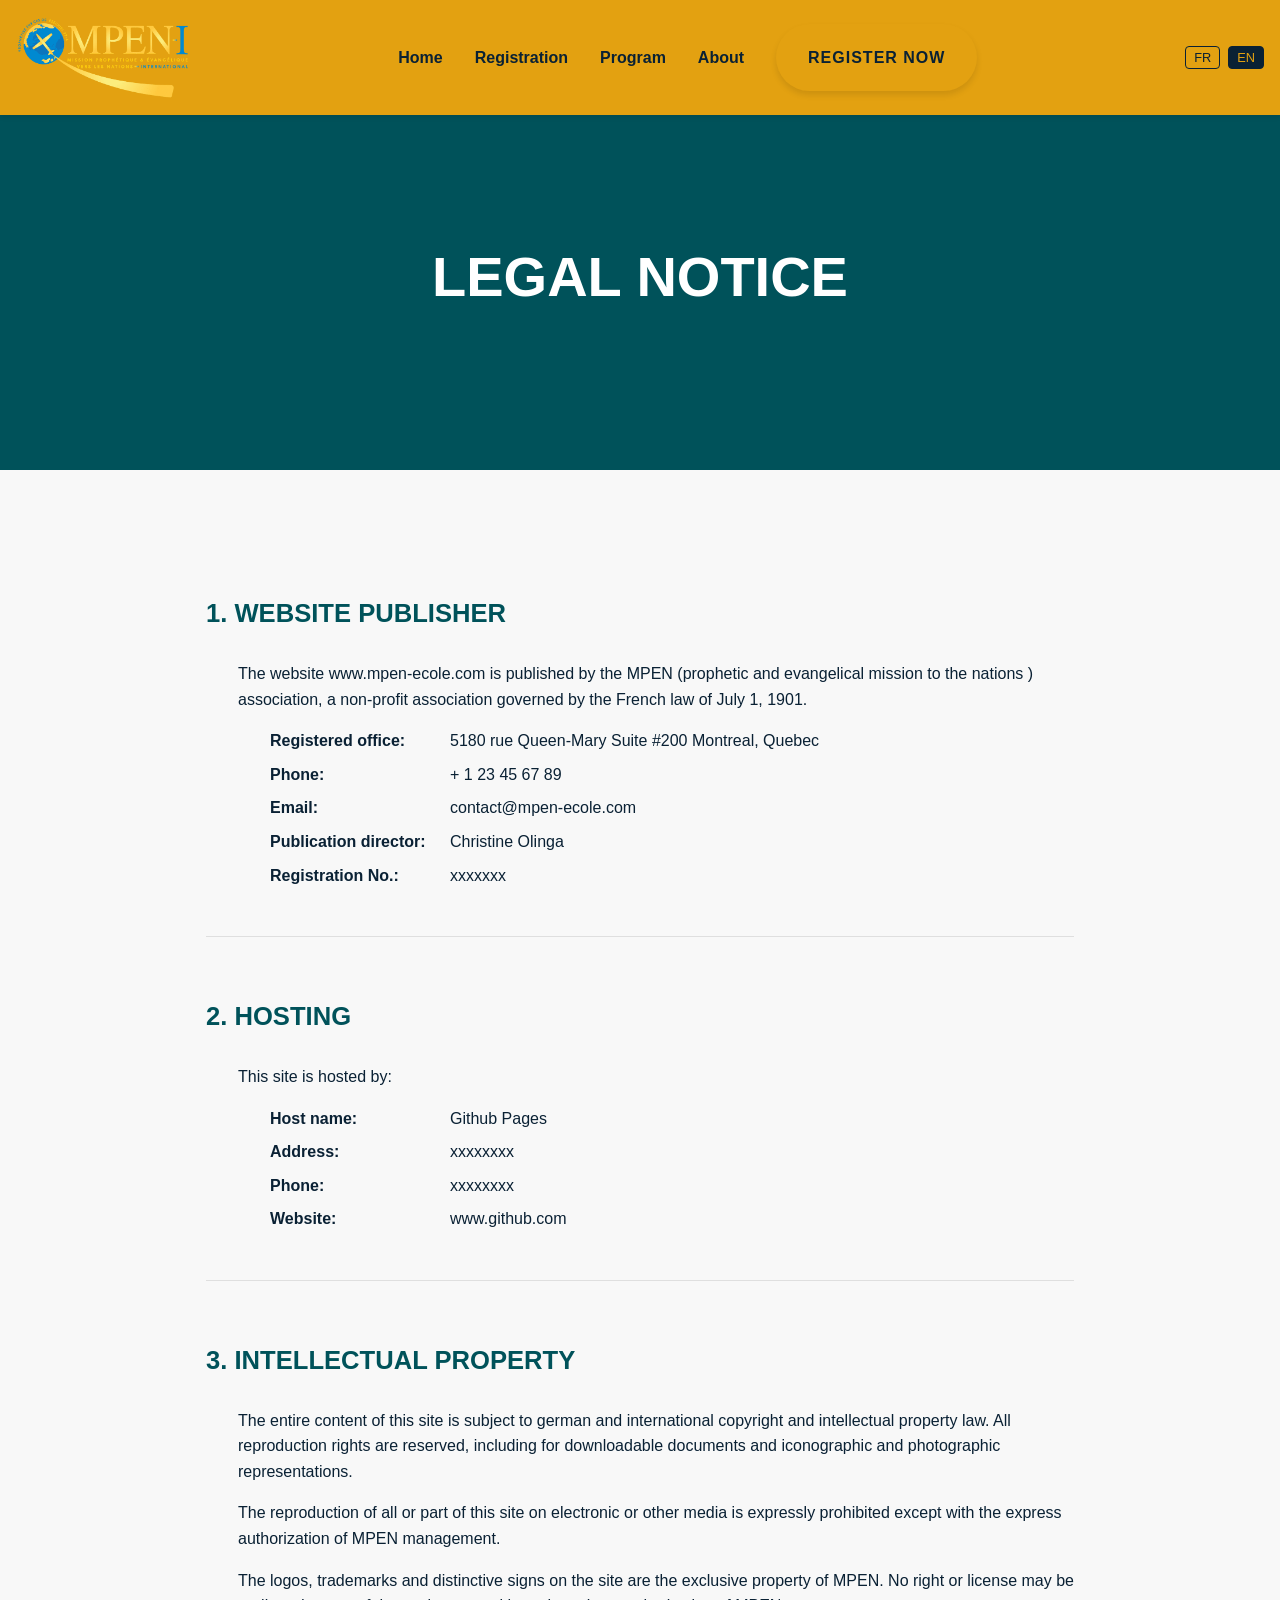
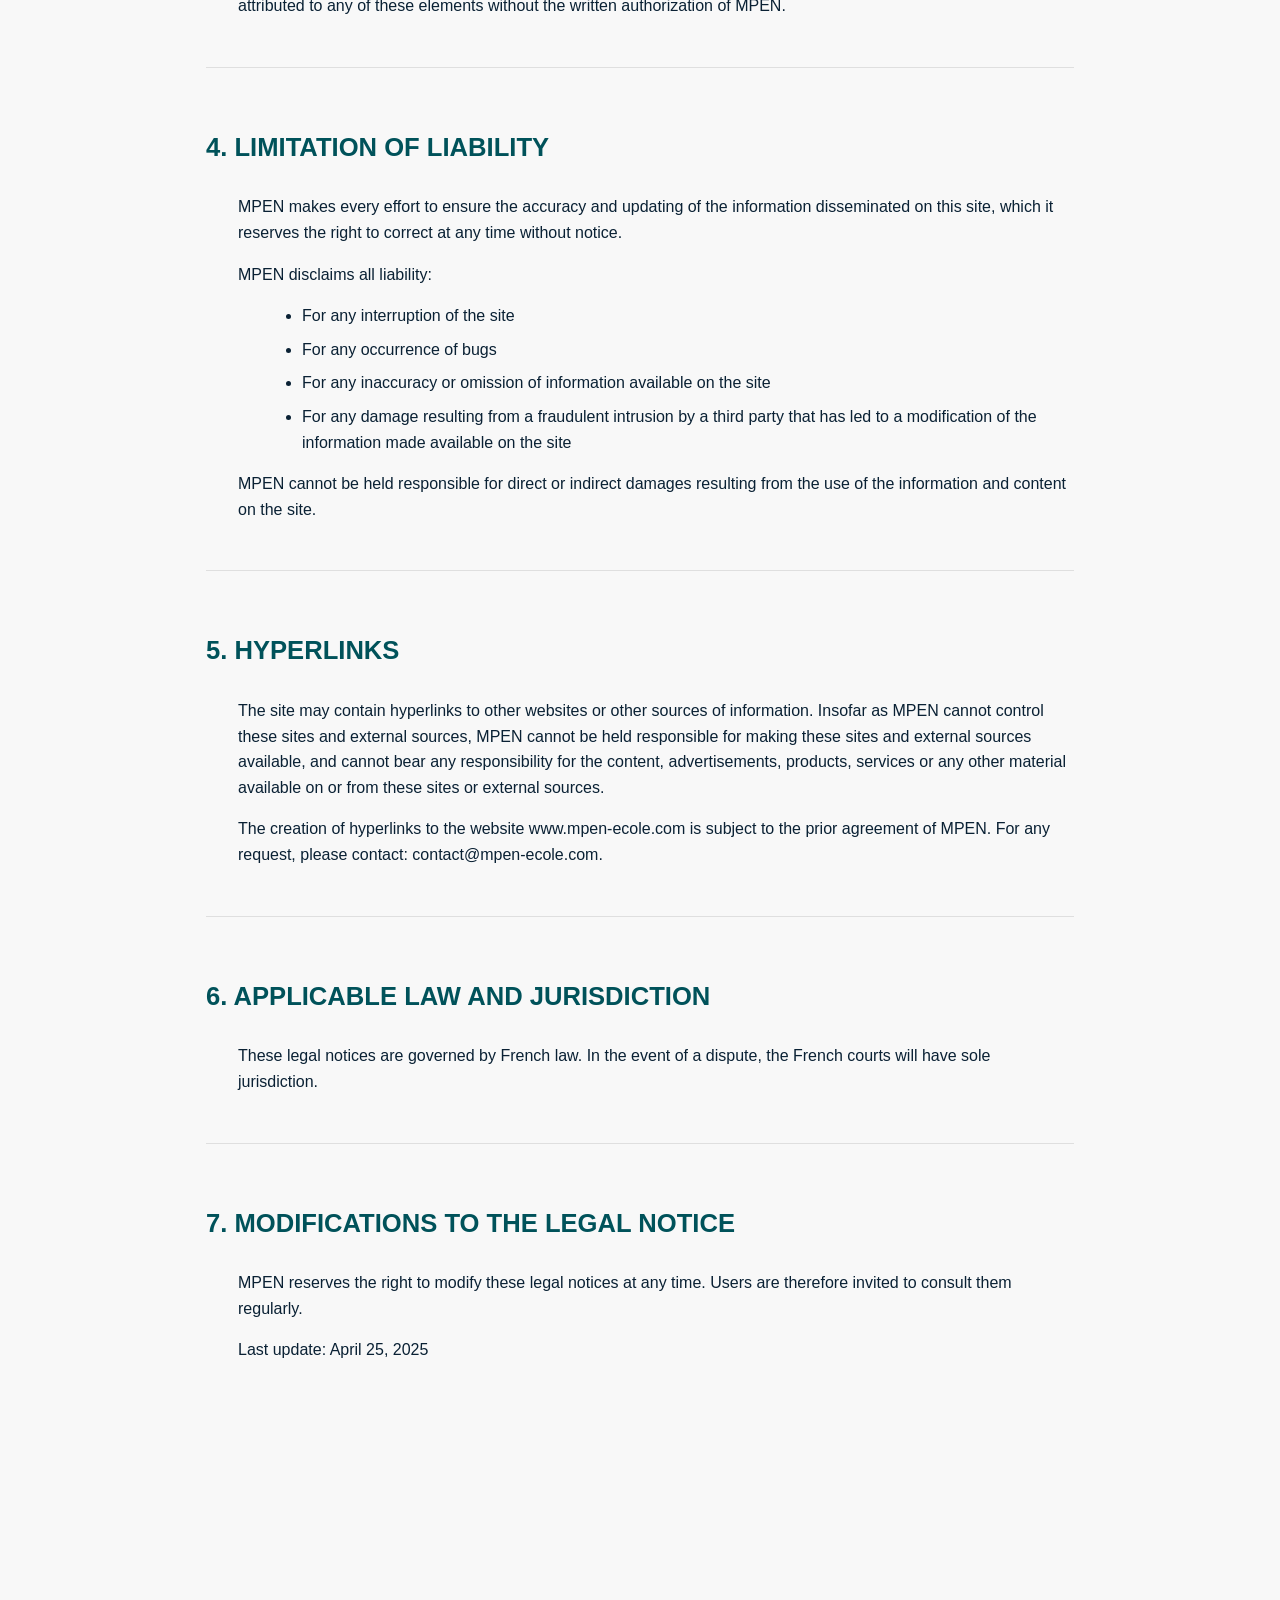
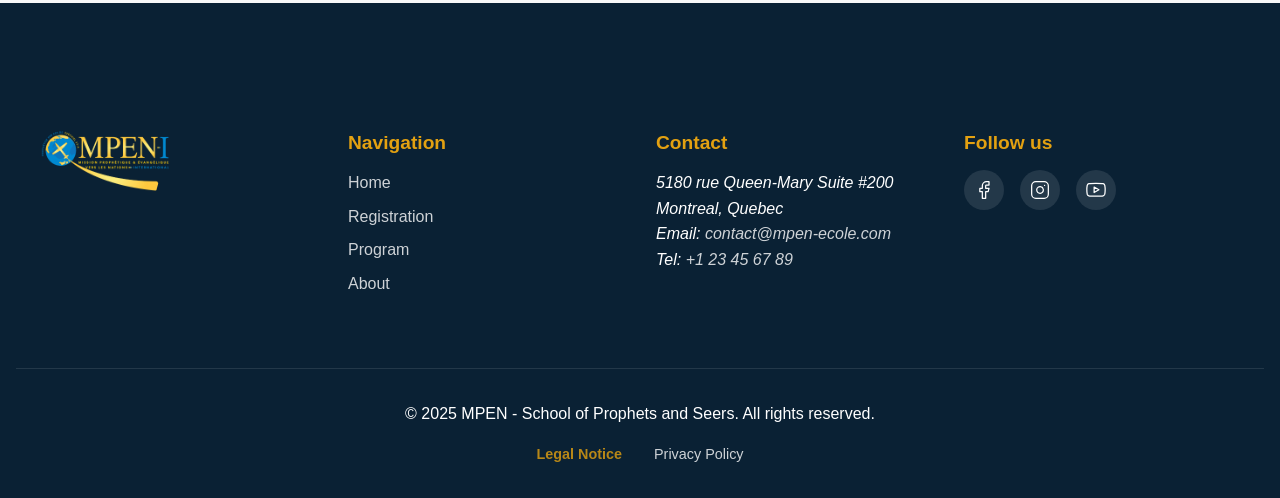
==== commit 702f6290: "Update mentions-legales.html" ====
--- a/mentions-legales.html
+++ b/mentions-legales.html
@@ -47,7 +47,7 @@
                 <li><a href="inscription.html" data-translation-key="nav-registration">Inscription</a></li>
                 <li><a href="programme.html" data-translation-key="nav-program">Programme</a></li>
                 <li><a href="a-propos.html" data-translation-key="nav-about">À propos</a></li>
-                <li class="cta-button"><a href="inscription.html" data-translation-key="nav-register-button">INSCRIVEZ VOUS</a></li>
+                <li class="cta-button"><a href="inscription.html" data-translation-key="nav-register-button">INSCRIVEZ VOUS</a></li> 
             </ul>
         </nav>
         <div class="language-switcher">
